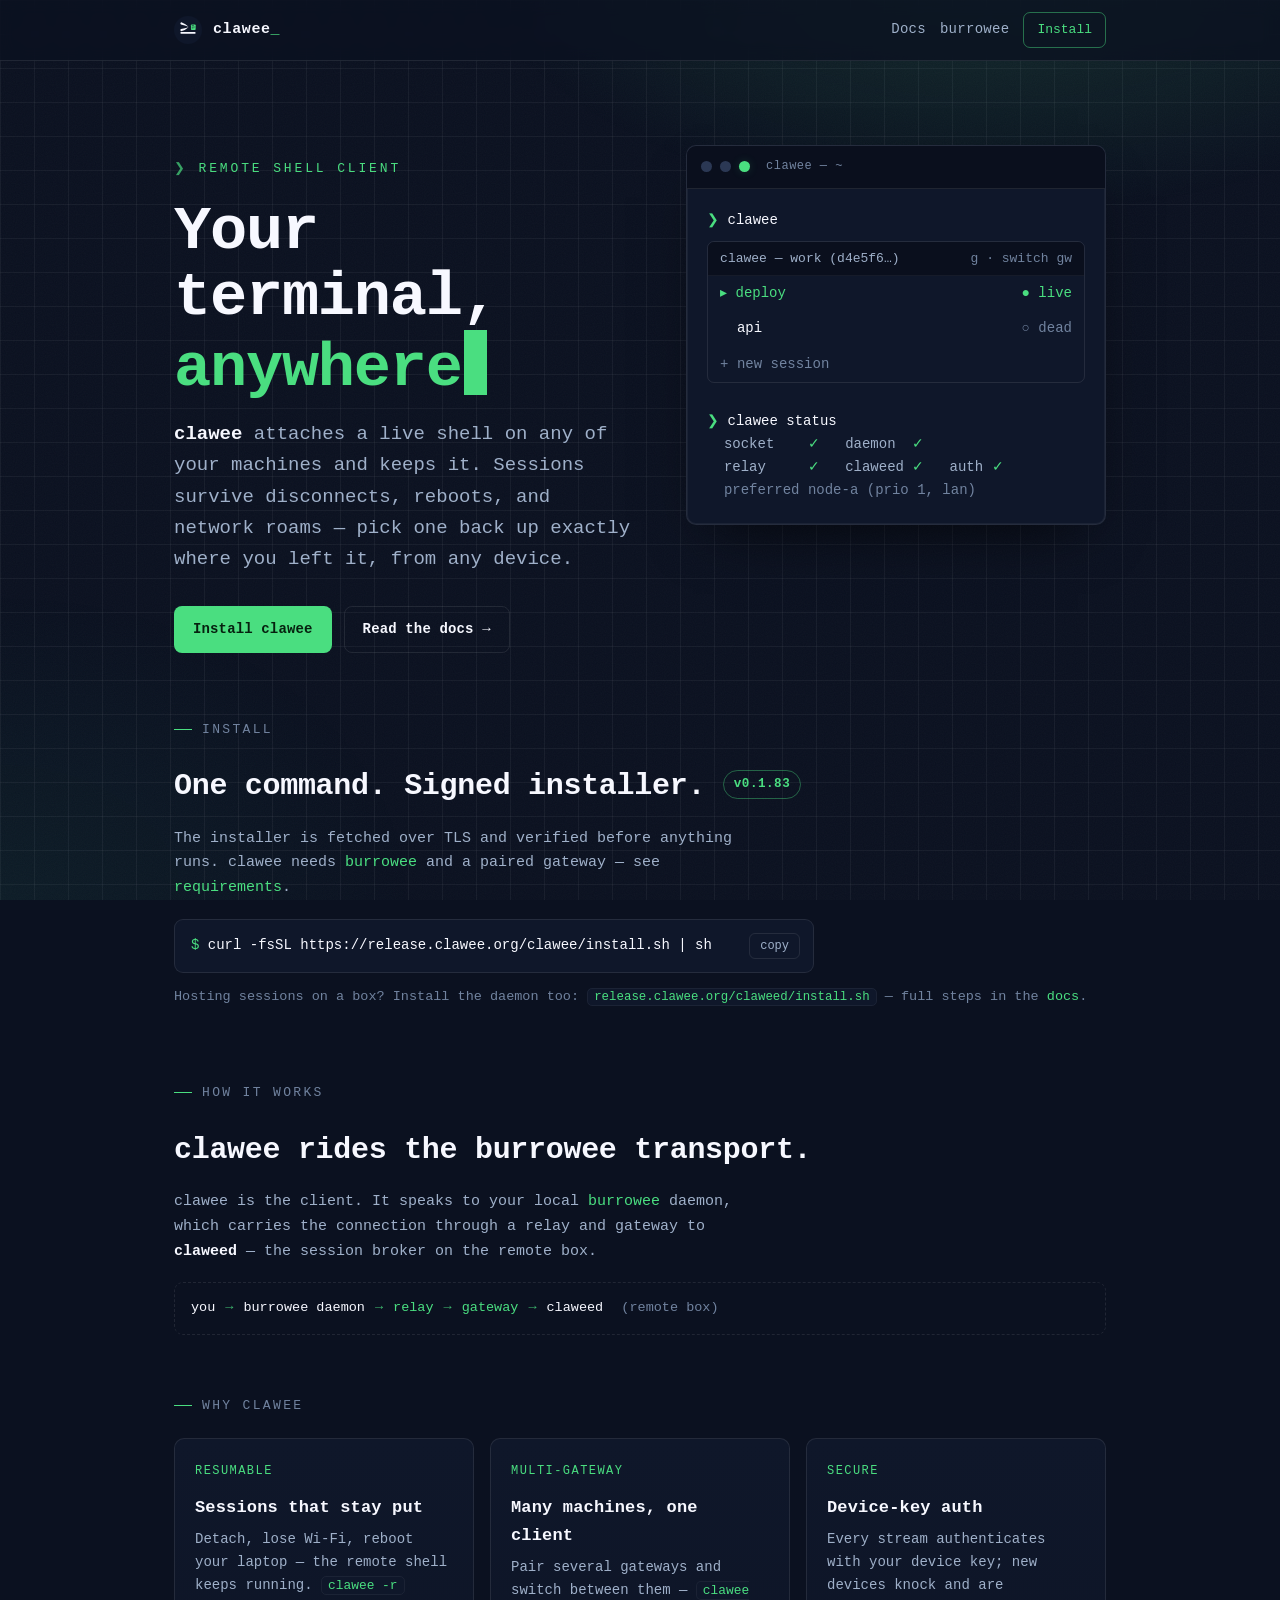
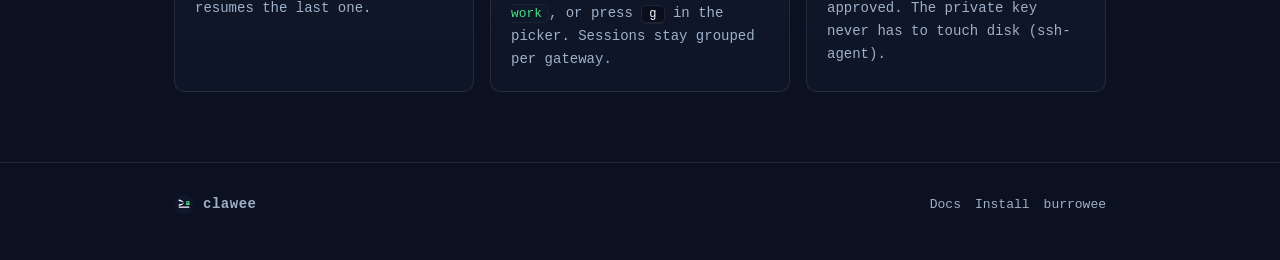
==== index.html @ 2507107f "web: docs accuracy pass vs cli HEAD 1ce30fd; JSONP version guard; AA contrast; docs h1; badge fallba" ====
<!doctype html>
<html lang="en">
<head>
  <meta charset="utf-8">
  <meta name="viewport" content="width=device-width, initial-scale=1">
  <title>clawee — your terminal, anywhere</title>
  <meta name="description" content="clawee is a fast, resumable remote-shell client. Persistent PTY sessions across machines and gateways, over the burrowee transport.">
  <link rel="icon" type="image/svg+xml" href="/assets/clawee-icon.svg">
  <link rel="icon" type="image/png" sizes="32x32" href="/assets/favicon-32.png">
  <link rel="icon" href="/favicon.ico" sizes="any">
  <link rel="apple-touch-icon" href="/assets/apple-touch-icon.png">
  <link rel="stylesheet" href="/style.css?v=5">
  <meta property="og:title" content="clawee — your terminal, anywhere">
  <meta property="og:description" content="A fast, resumable remote-shell client over the burrowee transport.">
  <meta property="og:type" content="website">
  <meta property="og:url" content="https://clawee.org/">
  <meta property="og:image" content="https://clawee.org/assets/og.png">
  <meta property="og:image:width" content="1200">
  <meta property="og:image:height" content="630">
  <meta name="twitter:card" content="summary_large_image">
  <meta name="twitter:title" content="clawee — your terminal, anywhere">
  <meta name="twitter:description" content="A fast, resumable remote-shell client over the burrowee transport.">
  <meta name="twitter:image" content="https://clawee.org/assets/og.png">
</head>
<body>
  <header>
    <div class="wrap nav">
      <a class="brand" href="/">
        <img src="/assets/clawee-icon.svg" alt="">
        <span>clawee<span class="dot">_</span></span>
      </a>
      <span class="spacer"></span>
      <a class="link" href="/docs">Docs</a>
      <a class="link" href="https://burrowee.com">burrowee</a>
      <a class="cta" href="#install">Install</a>
    </div>
  </header>

  <main>
    <!-- HERO -->
    <section class="hero">
      <div class="wrap hero-grid">
        <div>
          <p class="eyebrow reveal d1">remote shell client</p>
          <h1 class="reveal d2">Your terminal,<br><span class="g">anywhere</span><span class="cursor"></span></h1>
          <p class="lede reveal d3">
            <strong>clawee</strong> attaches a live shell on any of your machines and keeps it.
            Sessions survive disconnects, reboots, and network roams — pick one back up exactly
            where you left it, from any device.
          </p>
          <div class="hero-actions reveal d4">
            <a class="btn btn-primary" href="#install">Install clawee</a>
            <a class="btn btn-ghost" href="/docs">Read the docs →</a>
          </div>
        </div>

        <div class="term reveal d3" aria-hidden="true">
          <div class="term-bar">
            <span class="b"></span><span class="b"></span><span class="b g"></span>
            <span class="t">clawee — ~</span>
          </div>
          <div class="term-body">
<div class="ln"><span class="p">❯</span> <span class="c">clawee</span></div>
<div class="picker">
  <div class="ph"><span>clawee — work (d4e5f6…)</span><span class="gw">g · switch gw</span></div>
  <div class="pr"><span class="sel">▸ deploy</span><span class="st-live">● live</span></div>
  <div class="pr"><span class="name">&nbsp;&nbsp;api</span><span class="st-dead">○ dead</span></div>
  <div class="pr"><span class="name dim">+ new session</span></div>
</div>
<div class="ln">&nbsp;</div>
<div class="ln"><span class="p">❯</span> <span class="c">clawee status</span></div>
<div class="ln o">  socket    <span class="ok">✓</span>   daemon  <span class="ok">✓</span></div>
<div class="ln o">  relay     <span class="ok">✓</span>   claweed <span class="ok">✓</span>   auth <span class="ok">✓</span></div>
<div class="ln mut">  preferred node-a (prio 1, lan)</div>
          </div>
        </div>
      </div>
    </section>

    <!-- INSTALL -->
    <section id="install">
      <div class="wrap">
        <p class="section-h">Install</p>
        <h2>One command. Signed installer. <span class="ver">v0.1.83</span></h2>
        <p style="max-width:62ch">
          The installer is fetched over TLS and verified before anything runs.
          clawee needs <a href="https://burrowee.com" target="_blank" rel="noopener">burrowee</a> and a paired gateway —
          see <a href="/docs#requirements">requirements</a>.
        </p>
        <div class="cmd" style="margin:18px 0 10px; max-width:640px">
          <code><span class="p">$ </span>curl -fsSL https://release.clawee.org/clawee/install.sh | sh</code>
          <button class="copy" data-copy="curl -fsSL https://release.clawee.org/clawee/install.sh | sh">copy</button>
        </div>
        <p class="mut" style="color:var(--dim); font-size:13.5px">
          Hosting sessions on a box? Install the daemon too:
          <code>release.clawee.org/claweed/install.sh</code> — full steps in the
          <a href="/docs#install">docs</a>.
        </p>
      </div>
    </section>

    <!-- HOW IT WORKS -->
    <section>
      <div class="wrap">
        <p class="section-h">How it works</p>
        <h2>clawee rides the burrowee transport.</h2>
        <p style="max-width:64ch">
          clawee is the client. It speaks to your local <a href="https://burrowee.com" target="_blank" rel="noopener">burrowee</a>
          daemon, which carries the connection through a relay and gateway to
          <strong>claweed</strong> — the session broker on the remote box.
        </p>
        <div class="flow" style="margin-top:18px">
          <span class="node">you</span><span class="arr">→</span>
          <span class="node">burrowee&nbsp;daemon</span><span class="arr">→</span>
          <span class="rem">relay</span><span class="arr">→</span>
          <span class="rem">gateway</span><span class="arr">→</span>
          <span class="node">claweed</span>
          <span style="color:var(--dim)">&nbsp;(remote box)</span>
        </div>
      </div>
    </section>

    <!-- FEATURES -->
    <section>
      <div class="wrap">
        <p class="section-h">Why clawee</p>
        <div class="cards">
          <div class="card">
            <span class="k">resumable</span>
            <h3>Sessions that stay put</h3>
            <p>Detach, lose Wi-Fi, reboot your laptop — the remote shell keeps running. <code>clawee -r</code> resumes the last one.</p>
          </div>
          <div class="card">
            <span class="k">multi-gateway</span>
            <h3>Many machines, one client</h3>
            <p>Pair several gateways and switch between them — <code>clawee work</code>, or press <kbd>g</kbd> in the picker. Sessions stay grouped per gateway.</p>
          </div>
          <div class="card">
            <span class="k">secure</span>
            <h3>Device-key auth</h3>
            <p>Every stream authenticates with your device key; new devices knock and are approved. The private key never has to touch disk (ssh-agent).</p>
          </div>
        </div>
      </div>
    </section>
  </main>

  <footer>
    <div class="wrap foot">
      <a class="brand" href="/" style="gap:9px">
        <img src="/assets/clawee-icon.svg" alt="" style="width:20px;height:20px">
        <span style="font-size:14px">clawee</span>
      </a>
      <span class="spacer"></span>
      <a href="/docs">Docs</a>
      <a href="/docs#install">Install</a>
      <a href="https://burrowee.com" target="_blank" rel="noopener">burrowee</a>
    </div>
  </footer>

  <script src="/script.js?v=5"></script>
</body>
</html>
---- style.css ----
/* clawee.org — terminal client brand site
   Aesthetic: terminal/dark, fully monospace, terminal-green accent.
   Palette from the clawee icon: #0F172A slate, #F7F8FF ink, #4ADE80 green.
   Self-contained: system monospace stack, no CDNs, no webfonts. */

:root {
  --bg:        #0b1120;          /* a touch deeper than the icon's #0F172A */
  --bg-panel:  #0f172a;          /* the icon slate — panels/cards */
  --bg-bar:    #0a0f1d;          /* terminal title bar */
  --ink:       #f7f8ff;          /* near-white text */
  --muted:     #9fb0c9;          /* secondary text */
  --dim:       #71839f;          /* tertiary / comments (4.89:1 on --bg — WCAG AA) */
  --accent:    #4ade80;          /* terminal green */
  --accent-2:  #34d399;          /* deeper green */
  --warn:      #fbbf24;
  --line:      rgba(247, 248, 255, 0.09);
  --line-soft: rgba(247, 248, 255, 0.05);
  --glow:      rgba(74, 222, 128, 0.16);
  --mono: ui-monospace, "SF Mono", "JetBrains Mono", "Cascadia Code",
          "Roboto Mono", Menlo, Monaco, "Liberation Mono", monospace;
  --maxw: 980px;
  --r: 10px;
}

* { box-sizing: border-box; }

html { scroll-behavior: smooth; }

body {
  margin: 0;
  font-family: var(--mono);
  background: var(--bg);
  color: var(--ink);
  line-height: 1.65;
  font-size: 15px;
  -webkit-font-smoothing: antialiased;
  text-rendering: optimizeLegibility;
  overflow-x: hidden;
}

/* atmosphere: green glow + faint grid + grain overlay */
body::before {
  content: "";
  position: fixed;
  inset: 0;
  z-index: -2;
  background:
    radial-gradient(900px 480px at 78% -8%, var(--glow), transparent 60%),
    radial-gradient(700px 520px at 0% 100%, rgba(52, 211, 153, 0.06), transparent 60%),
    linear-gradient(var(--line-soft) 1px, transparent 1px) 0 0 / 100% 34px,
    linear-gradient(90deg, var(--line-soft) 1px, transparent 1px) 0 0 / 34px 100%;
}
/* grain */
body::after {
  content: "";
  position: fixed;
  inset: 0;
  z-index: -1;
  pointer-events: none;
  opacity: 0.035;
  background-image: url("data:image/svg+xml,%3Csvg xmlns='http://www.w3.org/2000/svg' width='120' height='120'%3E%3Cfilter id='n'%3E%3CfeTurbulence type='fractalNoise' baseFrequency='0.9' numOctaves='2'/%3E%3C/filter%3E%3Crect width='100%25' height='100%25' filter='url(%23n)'/%3E%3C/svg%3E");
}

a { color: var(--accent); text-decoration: none; }
a:hover { text-decoration: underline; text-underline-offset: 3px; }

.wrap { max-width: var(--maxw); margin: 0 auto; padding: 0 24px; }

/* ---------- header / nav ---------- */
header {
  position: sticky;
  top: 0;
  z-index: 10;
  backdrop-filter: blur(8px);
  background: color-mix(in srgb, var(--bg) 78%, transparent);
  border-bottom: 1px solid var(--line);
}
.nav {
  display: flex;
  align-items: center;
  gap: 14px;
  height: 60px;
}
.brand {
  display: flex;
  align-items: center;
  gap: 11px;
  font-weight: 700;
  color: var(--ink);
  letter-spacing: 0.04em;
}
.brand img { width: 28px; height: 28px; display: block; }
.brand .dot { color: var(--accent); }
.brand:hover { text-decoration: none; }
.nav .spacer { flex: 1; }
.nav a.link { color: var(--muted); font-size: 14px; letter-spacing: 0.02em; }
.nav a.link:hover { color: var(--ink); text-decoration: none; }
.nav a.cta {
  color: var(--accent);
  border: 1px solid color-mix(in srgb, var(--accent) 45%, transparent);
  padding: 6px 13px;
  border-radius: 7px;
  font-size: 13px;
}
.nav a.cta:hover { background: var(--glow); text-decoration: none; }

/* ---------- hero ---------- */
.hero { padding: 84px 0 36px; }
.eyebrow {
  color: var(--accent);
  font-size: 13px;
  letter-spacing: 0.22em;
  text-transform: uppercase;
  margin-bottom: 20px;
}
.eyebrow::before { content: "❯ "; opacity: 0.7; }
h1 {
  font-size: clamp(34px, 6vw, 62px);
  line-height: 1.05;
  margin: 0 0 18px;
  letter-spacing: -0.02em;
  font-weight: 700;
}
h1 .g { color: var(--accent); }
.lede {
  font-size: clamp(15px, 2.2vw, 19px);
  color: var(--muted);
  max-width: 60ch;
  margin: 0 0 30px;
}
.cursor {
  display: inline-block;
  width: 0.62ch;
  height: 1.05em;
  background: var(--accent);
  vertical-align: -0.16em;
  margin-left: 2px;
  animation: blink 1.1s steps(1) infinite;
}
@keyframes blink { 50% { opacity: 0; } }

.hero-actions { display: flex; flex-wrap: wrap; gap: 12px; align-items: center; }

/* ---------- terminal window ---------- */
.term {
  border: 1px solid var(--line);
  border-radius: var(--r);
  background: var(--bg-panel);
  box-shadow: 0 24px 60px -28px rgba(0, 0, 0, 0.8),
              0 0 0 1px var(--line-soft) inset;
  overflow: hidden;
}
.term-bar {
  display: flex;
  align-items: center;
  gap: 8px;
  padding: 11px 14px;
  background: var(--bg-bar);
  border-bottom: 1px solid var(--line);
}
.term-bar .b { width: 11px; height: 11px; border-radius: 50%; background: #2b3854; }
.term-bar .b.g { background: var(--accent); box-shadow: 0 0 10px var(--glow); }
.term-bar .t {
  margin-left: 8px; color: var(--dim); font-size: 12px; letter-spacing: 0.04em;
}
.term-body { padding: 20px 20px 22px; font-size: 14px; }
.term-body .ln { white-space: pre-wrap; word-break: break-word; }
.term-body .p { color: var(--accent); }       /* prompt */
.term-body .c { color: var(--ink); }           /* command */
.term-body .o { color: var(--muted); }         /* output */
.term-body .ok { color: var(--accent); }
.term-body .mut { color: var(--dim); }

/* hero mini session-picker — real CSS box (no fragile ASCII alignment) */
.term-body .picker {
  border: 1px solid var(--line);
  border-radius: 7px;
  margin: 9px 0 4px;
  overflow: hidden;
}
.term-body .picker .ph,
.term-body .picker .pr {
  display: flex;
  justify-content: space-between;
  align-items: center;
  gap: 12px;
  padding: 6px 12px;
}
.term-body .picker .ph {
  color: var(--muted);
  background: var(--bg-bar);
  border-bottom: 1px solid var(--line-soft);
  font-size: 13px;
}
.term-body .picker .ph .gw { color: var(--dim); }
.term-body .picker .pr .sel { color: var(--accent); }
.term-body .picker .pr .name { color: var(--ink); }
.term-body .picker .pr .name.dim { color: var(--dim); }
.term-body .picker .pr .st-live { color: var(--accent); }
.term-body .picker .pr .st-dead { color: var(--dim); }

.hero-grid {
  display: grid;
  grid-template-columns: 1fr;
  gap: 40px;
  align-items: start;
}
@media (min-width: 860px) {
  .hero-grid { grid-template-columns: 1.05fr 0.95fr; gap: 48px; }
}

/* ---------- buttons / command snippet ---------- */
.btn {
  display: inline-flex; align-items: center; gap: 9px;
  padding: 11px 18px; border-radius: 8px;
  font-family: var(--mono); font-size: 14px; font-weight: 600;
  cursor: pointer; border: 1px solid transparent; letter-spacing: 0.01em;
}
.btn-primary { background: var(--accent); color: #06210f; }
.btn-primary:hover { background: #62e993; text-decoration: none; }
.btn-ghost { background: transparent; color: var(--ink); border-color: var(--line); }
.btn-ghost:hover { border-color: color-mix(in srgb, var(--accent) 50%, transparent); color: var(--accent); text-decoration: none; }

/* version badge (bumped per release — see CLAUDE.md) */
.ver {
  display: inline-block;
  font-size: 0.42em;
  font-weight: 600;
  vertical-align: middle;
  color: var(--accent);
  border: 1px solid color-mix(in srgb, var(--accent) 40%, transparent);
  border-radius: 999px;
  padding: 3px 10px;
  letter-spacing: 0.04em;
  transform: translateY(-2px);
}

/* copyable command */
.cmd {
  display: flex; align-items: center; gap: 12px;
  background: var(--bg-panel);
  border: 1px solid var(--line);
  border-radius: 9px;
  padding: 13px 13px 13px 16px;
  font-size: 14px;
  max-width: 100%;
}
.cmd code { color: var(--ink); white-space: nowrap; overflow-x: auto; flex: 1; }
.cmd code .p { color: var(--accent); user-select: none; }
.cmd .copy {
  flex: none;
  background: transparent; color: var(--muted);
  border: 1px solid var(--line); border-radius: 6px;
  padding: 5px 10px; font-family: var(--mono); font-size: 12px; cursor: pointer;
  transition: color .15s, border-color .15s;
}
.cmd .copy:hover { color: var(--accent); border-color: color-mix(in srgb, var(--accent) 50%, transparent); }
.cmd .copy.copied { color: var(--accent); border-color: var(--accent); }

/* ---------- sections ---------- */
section { padding: 30px 0; }
.section-h {
  font-size: 13px; letter-spacing: 0.18em; text-transform: uppercase;
  color: var(--dim); margin: 0 0 22px; display: flex; align-items: center; gap: 10px;
}
.section-h::before { content: ""; width: 18px; height: 1px; background: var(--accent); }

h2 { font-size: clamp(22px, 3.4vw, 30px); letter-spacing: -0.01em; margin: 0 0 12px; }
h3 { font-size: 17px; margin: 0 0 8px; color: var(--ink); letter-spacing: 0.01em; }
p { color: var(--muted); }
p strong, li strong { color: var(--ink); font-weight: 600; }

/* feature row */
.flow {
  display: flex; flex-wrap: wrap; align-items: center; gap: 10px;
  font-size: 13.5px; color: var(--muted);
  border: 1px dashed var(--line); border-radius: 9px; padding: 14px 16px;
}
.flow .node { color: var(--ink); }
.flow .arr { color: var(--accent); opacity: 0.8; }
.flow .rem { color: var(--accent); }

.cards { display: grid; grid-template-columns: 1fr; gap: 16px; }
@media (min-width: 720px) { .cards { grid-template-columns: repeat(3, 1fr); } }
.card {
  border: 1px solid var(--line); border-radius: var(--r);
  background: linear-gradient(180deg, var(--bg-panel), color-mix(in srgb, var(--bg-panel) 70%, var(--bg)));
  padding: 20px;
}
.card .k { color: var(--accent); font-size: 12px; letter-spacing: 0.12em; text-transform: uppercase; }
.card h3 { margin: 10px 0 6px; }
.card p { margin: 0; font-size: 14px; }

/* ---------- help page ---------- */
.help-layout { display: grid; grid-template-columns: 1fr; gap: 40px; padding: 48px 0; }
@media (min-width: 900px) { .help-layout { grid-template-columns: 200px 1fr; gap: 56px; } }
.toc { position: sticky; top: 84px; align-self: start; }
.toc ul { list-style: none; margin: 0; padding: 0; }
.toc li { margin: 0 0 9px; }
.toc a { color: var(--muted); font-size: 13.5px; }
.toc a:hover { color: var(--accent); text-decoration: none; }
.toc .t { color: var(--dim); font-size: 11px; letter-spacing: 0.16em; text-transform: uppercase; margin: 0 0 14px; }

.doc h1, .doc h2 { margin-top: 8px; scroll-margin-top: 80px; }
/* the docs page title is an h1 for document outline; render it exactly like a section h2 */
.doc h1 { font-size: clamp(22px, 3.4vw, 30px); line-height: inherit; letter-spacing: -0.01em; margin-bottom: 12px; font-weight: 700; }
.doc section { padding: 0 0 40px; border-bottom: 1px solid var(--line-soft); margin-bottom: 8px; }
.doc section:last-child { border-bottom: 0; }
.doc p { margin: 0 0 14px; }
.callout {
  border-left: 2px solid var(--accent);
  background: color-mix(in srgb, var(--accent) 7%, transparent);
  padding: 12px 16px; border-radius: 0 8px 8px 0; margin: 0 0 18px;
  color: var(--muted); font-size: 14px;
}
.callout strong { color: var(--accent); }

/* command table */
.cmds { display: grid; gap: 1px; background: var(--line); border: 1px solid var(--line); border-radius: var(--r); overflow: hidden; }
.cmds .row { display: grid; grid-template-columns: 1fr; gap: 2px; background: var(--bg-panel); padding: 13px 16px; }
@media (min-width: 680px) { .cmds .row { grid-template-columns: 240px 1fr; gap: 16px; align-items: baseline; } }
.cmds .row code { color: var(--accent); font-size: 13.5px; white-space: normal; overflow-wrap: anywhere; word-break: break-word; }
.cmds .row .d { color: var(--muted); font-size: 13.5px; }
.cmds .row .d b { color: var(--ink); font-weight: 600; }
.grp { color: var(--dim); font-size: 11px; letter-spacing: 0.16em; text-transform: uppercase; margin: 26px 0 12px; }

kbd {
  font-family: var(--mono); font-size: 12px;
  background: var(--bg-bar); border: 1px solid var(--line);
  border-bottom-width: 2px; border-radius: 5px; padding: 1px 7px; color: var(--ink);
}

/* code block */
pre {
  background: var(--bg-panel); border: 1px solid var(--line); border-radius: 9px;
  padding: 15px 16px; overflow-x: auto; margin: 0 0 18px; font-size: 13.5px; line-height: 1.6;
}
pre .p { color: var(--accent); }
pre .mut { color: var(--dim); }
code { font-family: var(--mono); }
p code, li code { background: var(--bg-panel); border: 1px solid var(--line-soft); border-radius: 5px; padding: 1px 6px; color: var(--accent); font-size: 0.92em; }

ul.tight { margin: 0 0 16px; padding-left: 20px; }
ul.tight li { color: var(--muted); margin: 0 0 7px; }
ul.tight li::marker { color: var(--accent); }

/* numbered setup steps */
ol.steps { list-style: none; counter-reset: step; margin: 4px 0 18px; padding: 0; }
ol.steps > li { counter-increment: step; position: relative; padding: 0 0 20px 42px; }
ol.steps > li:last-child { padding-bottom: 0; }
ol.steps > li::before {
  content: counter(step); position: absolute; left: 0; top: 1px;
  width: 26px; height: 26px; line-height: 25px; text-align: center;
  border: 1px solid var(--accent); border-radius: 6px;
  color: var(--accent); font-size: 13px; font-weight: 600;
  background: color-mix(in srgb, var(--accent) 9%, transparent);
}
ol.steps > li .st { display: block; color: var(--ink); font-weight: 600; margin: 3px 0 8px; }
ol.steps > li p { margin: 0 0 10px; color: var(--muted); }
ol.steps > li > *:last-child { margin-bottom: 0; }

/* ---------- footer ---------- */
footer { border-top: 1px solid var(--line); margin-top: 40px; padding: 30px 0 44px; }
.foot { display: flex; flex-wrap: wrap; gap: 14px; align-items: center; color: var(--dim); font-size: 13px; }
.foot .spacer { flex: 1; }
.foot a { color: var(--muted); }
.foot a:hover { color: var(--accent); text-decoration: none; }

/* page-load reveal */
@media (prefers-reduced-motion: no-preference) {
  .reveal { opacity: 0; transform: translateY(10px); animation: rise .6s cubic-bezier(.2,.7,.2,1) forwards; }
  .reveal.d1 { animation-delay: .05s; }
  .reveal.d2 { animation-delay: .13s; }
  .reveal.d3 { animation-delay: .21s; }
  .reveal.d4 { animation-delay: .29s; }
  @keyframes rise { to { opacity: 1; transform: none; } }
}
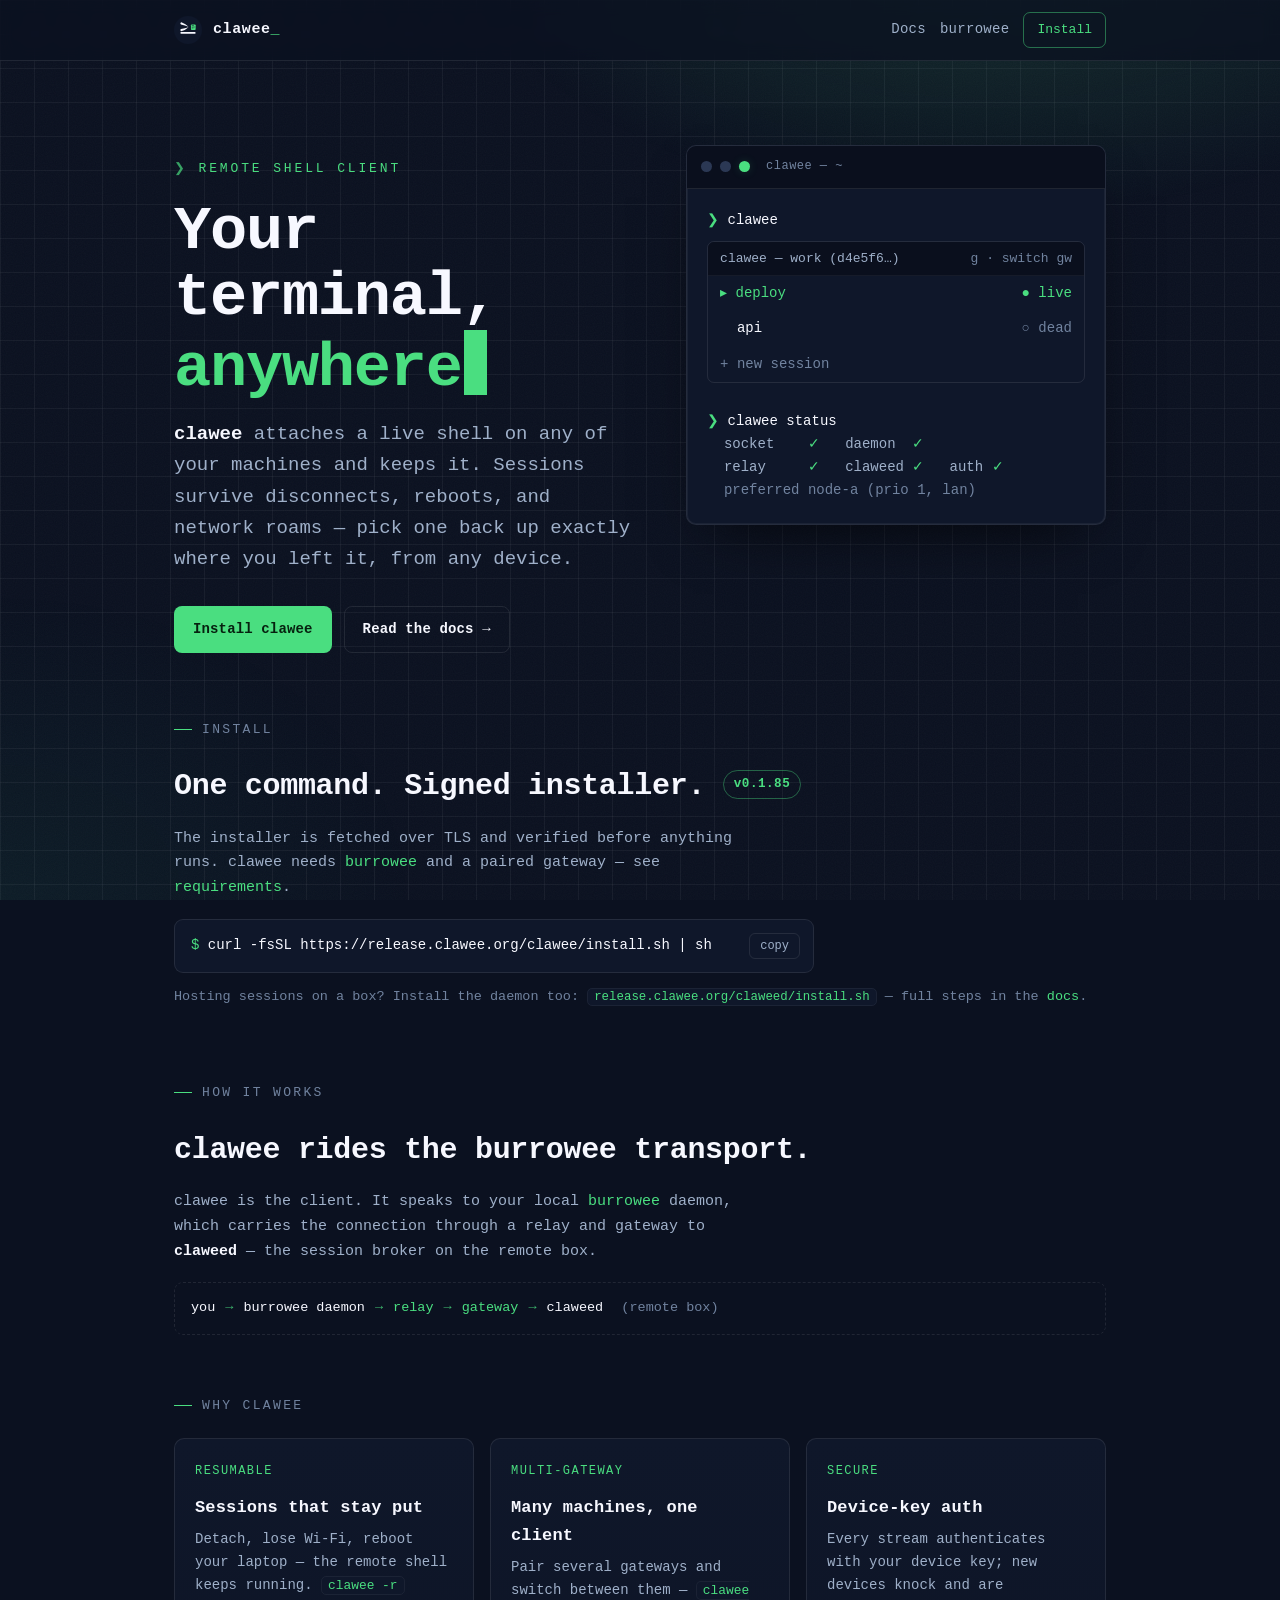
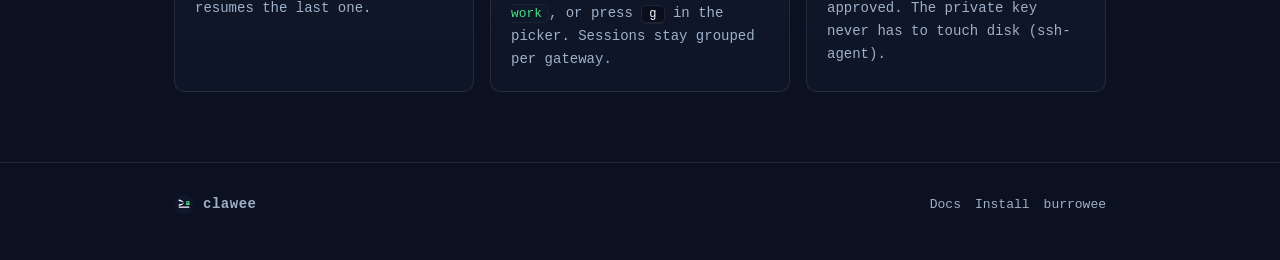
==== commit 7c0f29d4: "Fix version-badge regex, add .ico long-cache, bump fallback version Applies the three LOW-severity w" ====
--- a/index.html
+++ b/index.html
@@ -81,7 +81,7 @@
     <section id="install">
       <div class="wrap">
         <p class="section-h">Install</p>
-        <h2>One command. Signed installer. <span class="ver">v0.1.83</span></h2>
+        <h2>One command. Signed installer. <span class="ver">v0.1.85</span></h2>
         <p style="max-width:62ch">
           The installer is fetched over TLS and verified before anything runs.
           clawee needs <a href="https://burrowee.com" target="_blank" rel="noopener">burrowee</a> and a paired gateway —
@@ -158,6 +158,6 @@
     </div>
   </footer>
 
-  <script src="/script.js?v=5"></script>
+  <script src="/script.js?v=6"></script>
 </body>
 </html>
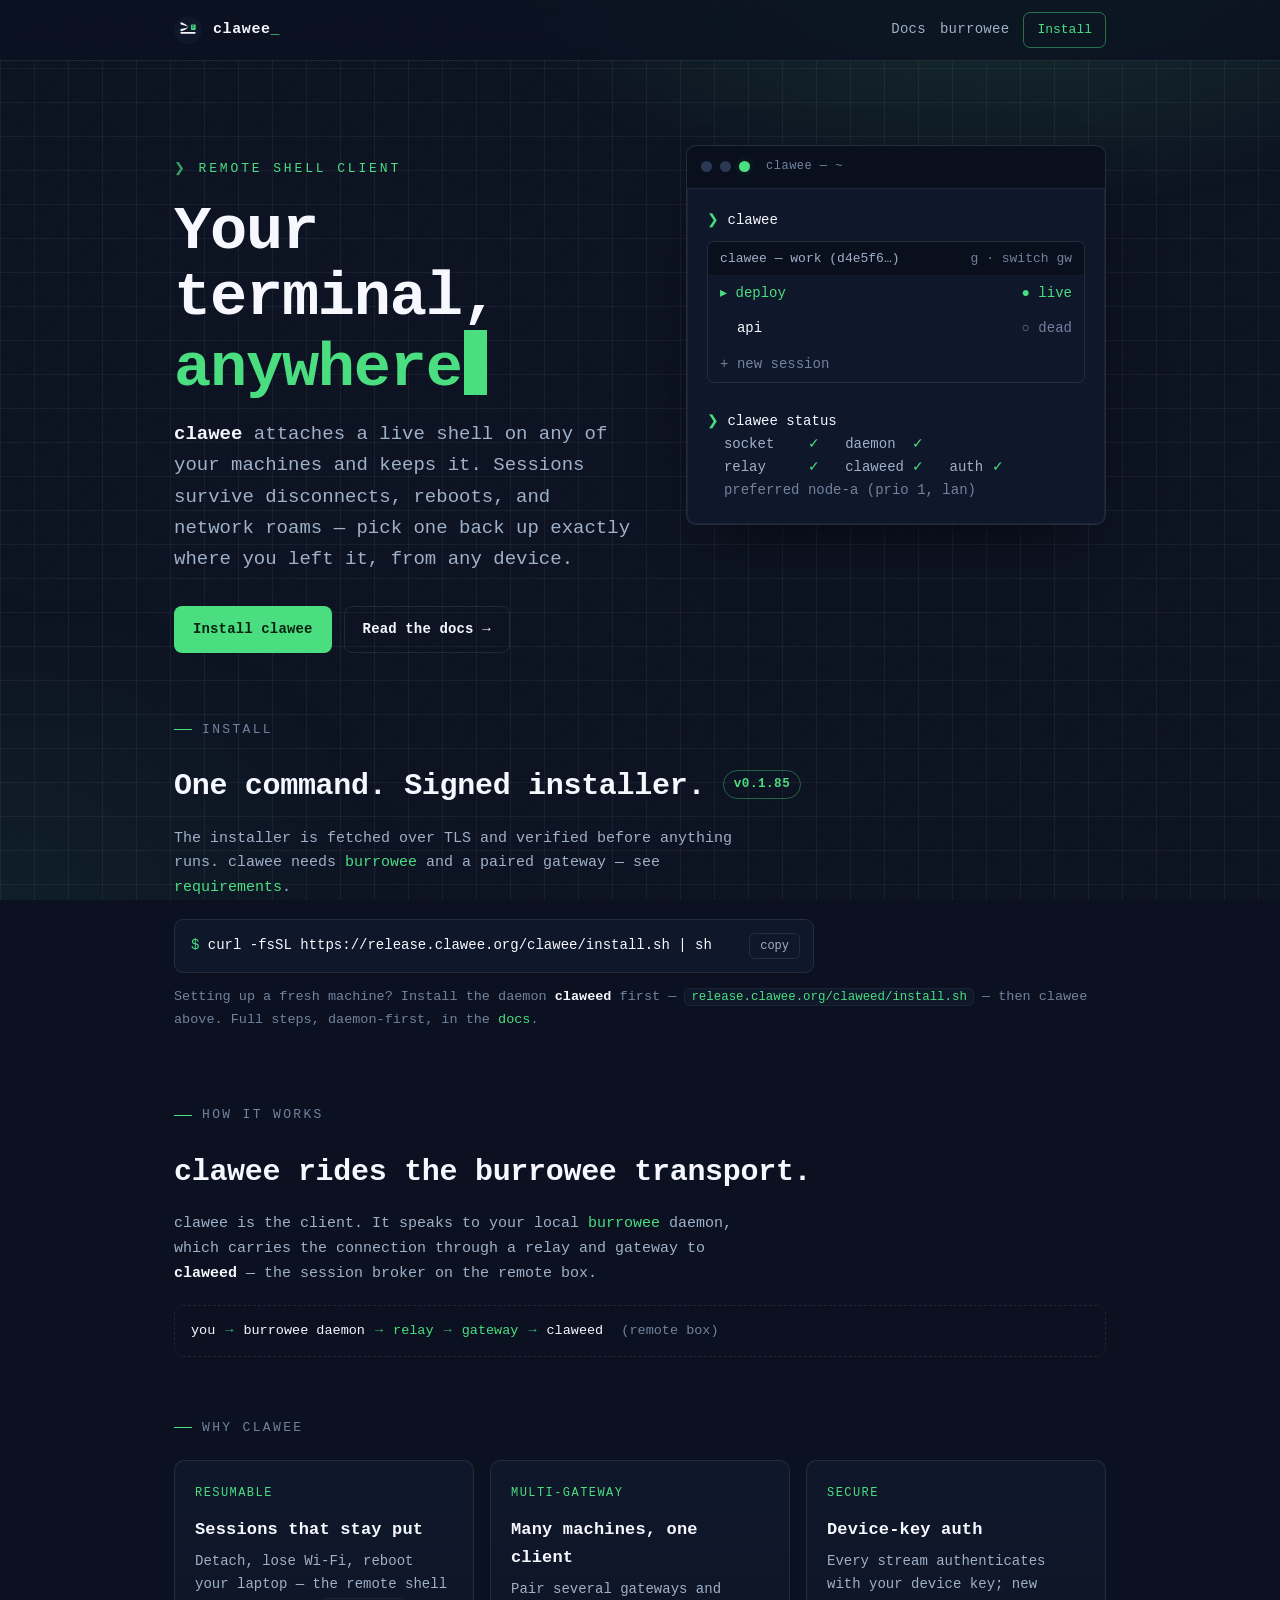
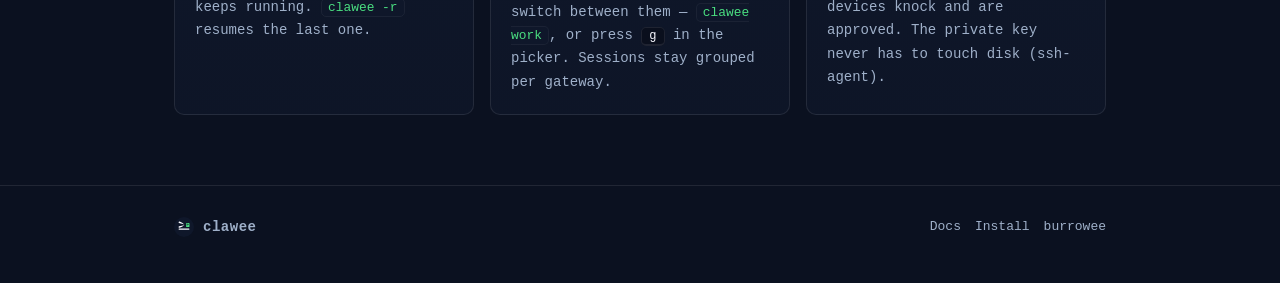
==== commit 8ae7f7aa: "web: docs install order daemon-first + homepage fresh-machine claweed-first tip" ====
--- a/index.html
+++ b/index.html
@@ -92,9 +92,9 @@
           <button class="copy" data-copy="curl -fsSL https://release.clawee.org/clawee/install.sh | sh">copy</button>
         </div>
         <p class="mut" style="color:var(--dim); font-size:13.5px">
-          Hosting sessions on a box? Install the daemon too:
-          <code>release.clawee.org/claweed/install.sh</code> — full steps in the
-          <a href="/docs#install">docs</a>.
+          Setting up a fresh machine? Install the daemon <strong>claweed</strong> first —
+          <code>release.clawee.org/claweed/install.sh</code> — then clawee above.
+          Full steps, daemon-first, in the <a href="/docs#install">docs</a>.
         </p>
       </div>
     </section>
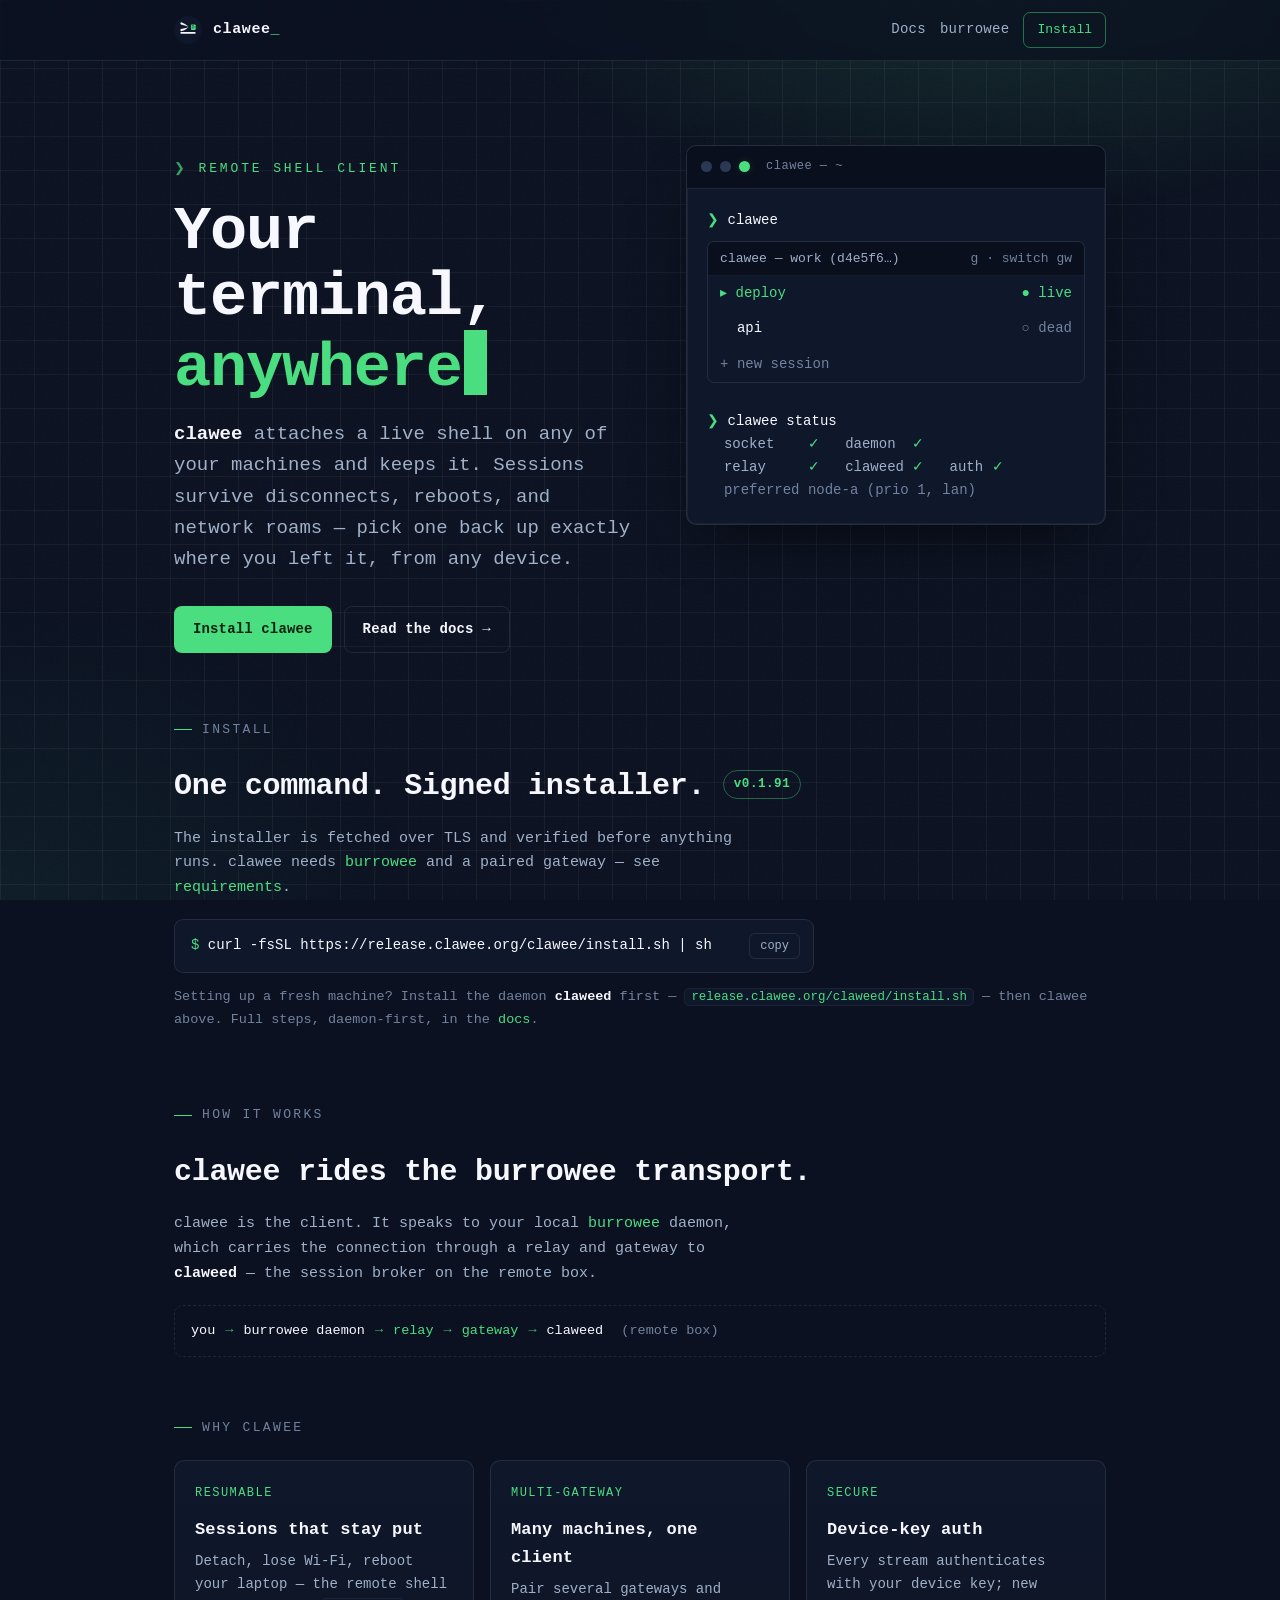
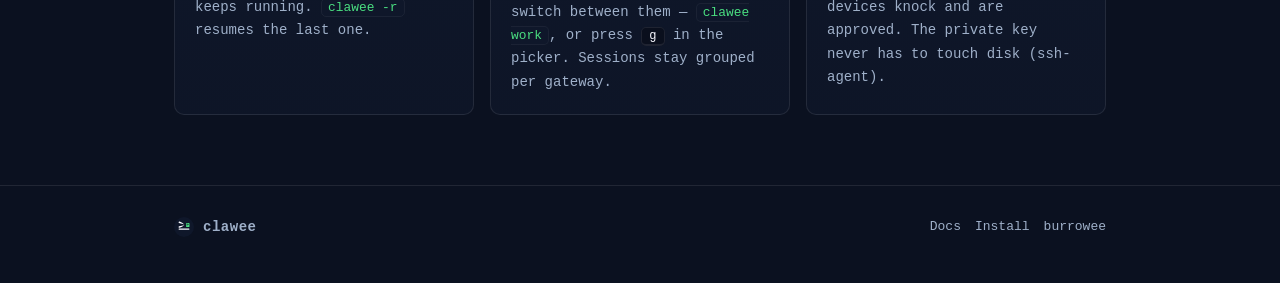
==== commit 7a200dad: "index: bump version-badge fallback to v0.1.91" ====
--- a/index.html
+++ b/index.html
@@ -81,7 +81,7 @@
     <section id="install">
       <div class="wrap">
         <p class="section-h">Install</p>
-        <h2>One command. Signed installer. <span class="ver">v0.1.85</span></h2>
+        <h2>One command. Signed installer. <span class="ver">v0.1.91</span></h2>
         <p style="max-width:62ch">
           The installer is fetched over TLS and verified before anything runs.
           clawee needs <a href="https://burrowee.com" target="_blank" rel="noopener">burrowee</a> and a paired gateway —
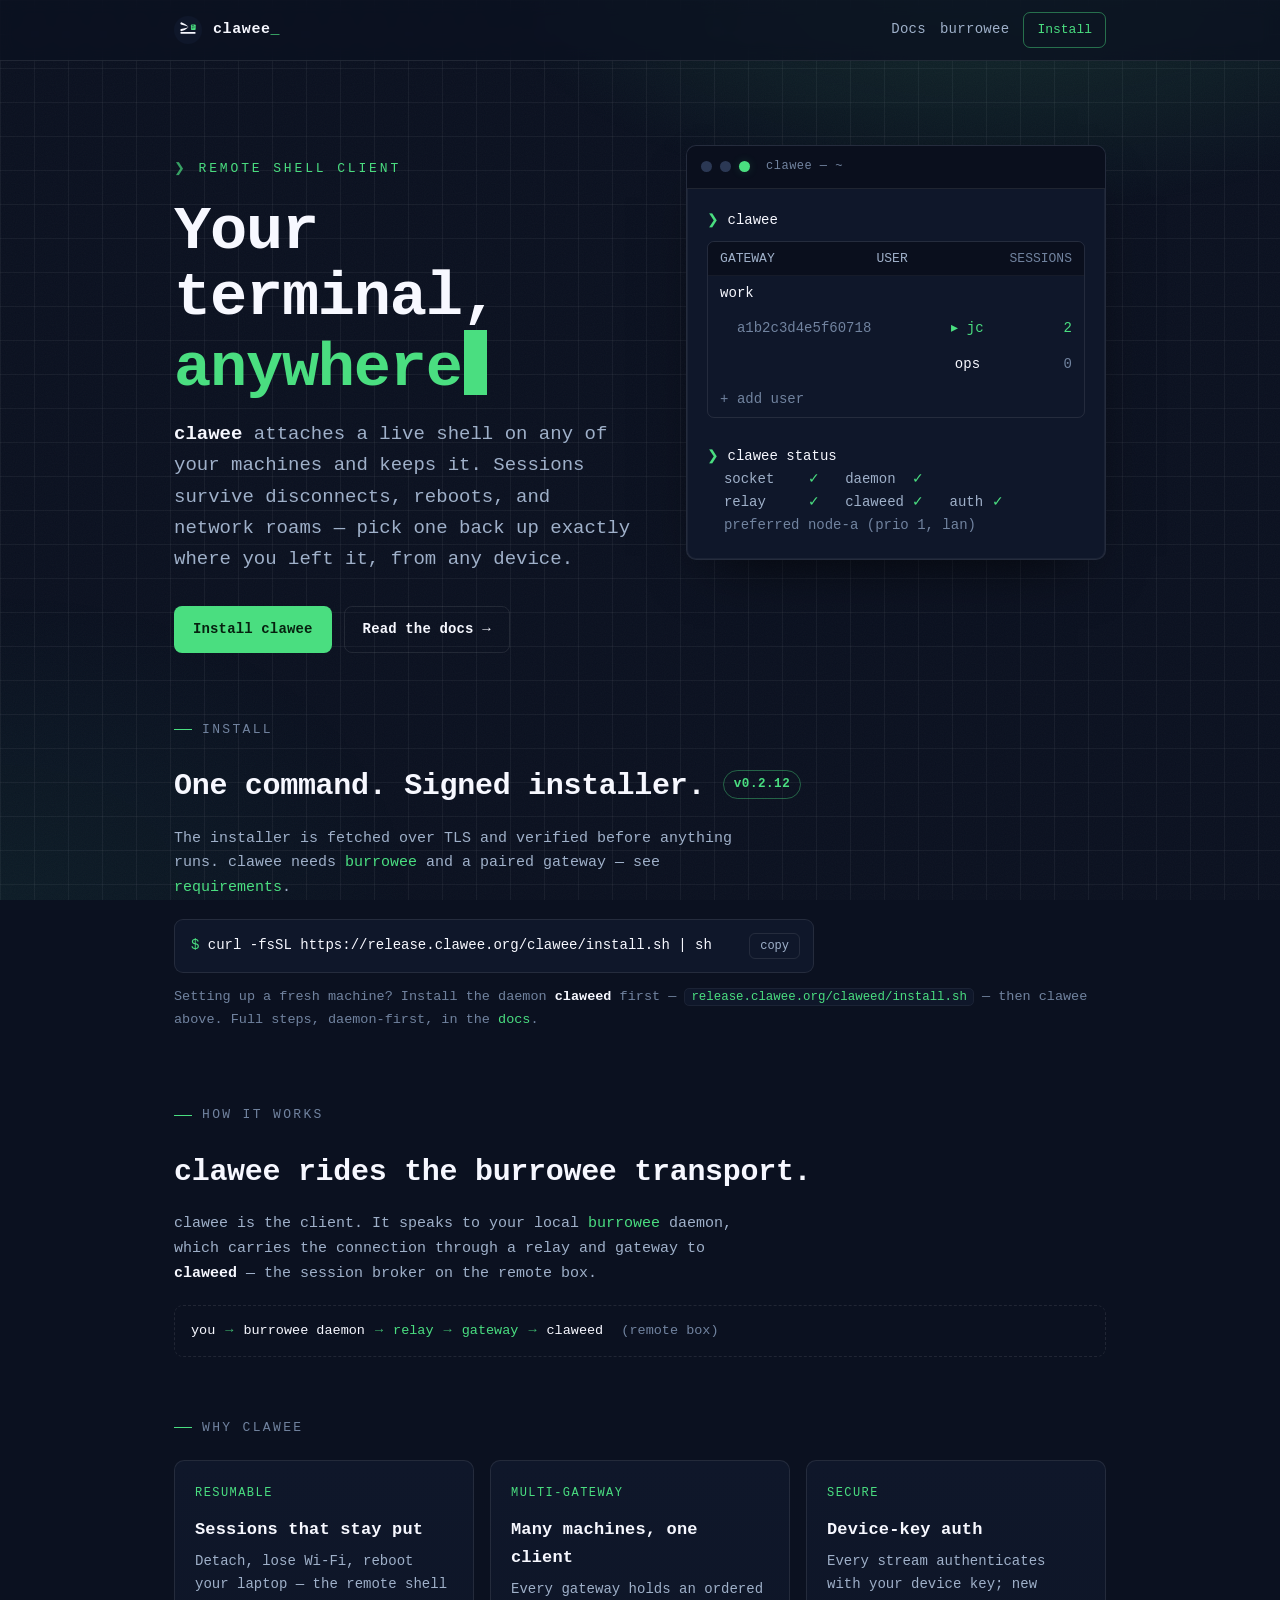
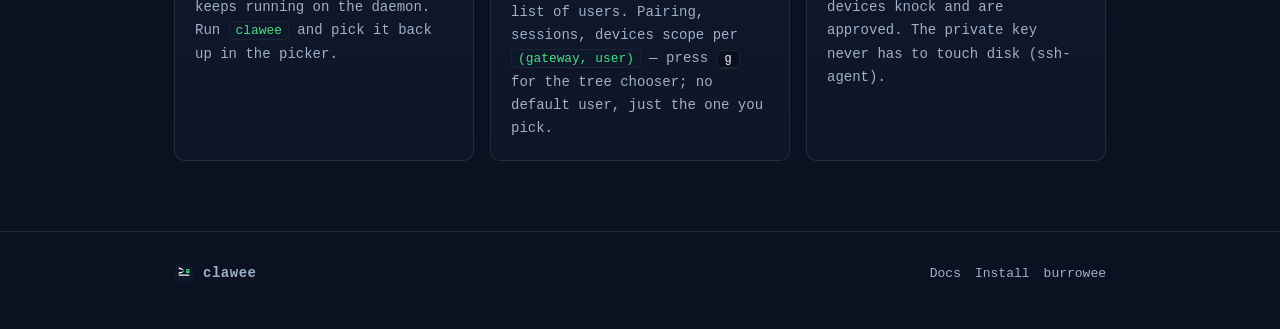
==== commit d64881ae: "index: v0.2.12 fallback badge; multi-user card + tree-chooser hero" ====
--- a/index.html
+++ b/index.html
@@ -62,10 +62,11 @@
           <div class="term-body">
 <div class="ln"><span class="p">❯</span> <span class="c">clawee</span></div>
 <div class="picker">
-  <div class="ph"><span>clawee — work (d4e5f6…)</span><span class="gw">g · switch gw</span></div>
-  <div class="pr"><span class="sel">▸ deploy</span><span class="st-live">● live</span></div>
-  <div class="pr"><span class="name">&nbsp;&nbsp;api</span><span class="st-dead">○ dead</span></div>
-  <div class="pr"><span class="name dim">+ new session</span></div>
+  <div class="ph"><span>GATEWAY</span><span>USER</span><span class="gw">SESSIONS</span></div>
+  <div class="pr"><span class="name">work</span></div>
+  <div class="pr"><span class="name dim">&nbsp;&nbsp;a1b2c3d4e5f60718</span><span class="sel">▸ jc</span><span class="st-live">2</span></div>
+  <div class="pr"><span class="name dim">&nbsp;&nbsp;&nbsp;&nbsp;&nbsp;&nbsp;&nbsp;&nbsp;&nbsp;&nbsp;&nbsp;&nbsp;&nbsp;&nbsp;&nbsp;&nbsp;&nbsp;&nbsp;</span><span class="name">ops</span><span class="st-dead">0</span></div>
+  <div class="pr"><span class="name dim">+ add user</span></div>
 </div>
 <div class="ln">&nbsp;</div>
 <div class="ln"><span class="p">❯</span> <span class="c">clawee status</span></div>
@@ -81,7 +82,7 @@
     <section id="install">
       <div class="wrap">
         <p class="section-h">Install</p>
-        <h2>One command. Signed installer. <span class="ver">v0.1.91</span></h2>
+        <h2>One command. Signed installer. <span class="ver">v0.2.12</span></h2>
         <p style="max-width:62ch">
           The installer is fetched over TLS and verified before anything runs.
           clawee needs <a href="https://burrowee.com" target="_blank" rel="noopener">burrowee</a> and a paired gateway —
@@ -128,12 +129,12 @@
           <div class="card">
             <span class="k">resumable</span>
             <h3>Sessions that stay put</h3>
-            <p>Detach, lose Wi-Fi, reboot your laptop — the remote shell keeps running. <code>clawee -r</code> resumes the last one.</p>
+            <p>Detach, lose Wi-Fi, reboot your laptop — the remote shell keeps running on the daemon. Run <code>clawee</code> and pick it back up in the picker.</p>
           </div>
           <div class="card">
             <span class="k">multi-gateway</span>
             <h3>Many machines, one client</h3>
-            <p>Pair several gateways and switch between them — <code>clawee work</code>, or press <kbd>g</kbd> in the picker. Sessions stay grouped per gateway.</p>
+            <p>Every gateway holds an ordered list of users. Pairing, sessions, devices scope per <code>(gateway, user)</code> — press <kbd>g</kbd> for the tree chooser; no default user, just the one you pick.</p>
           </div>
           <div class="card">
             <span class="k">secure</span>
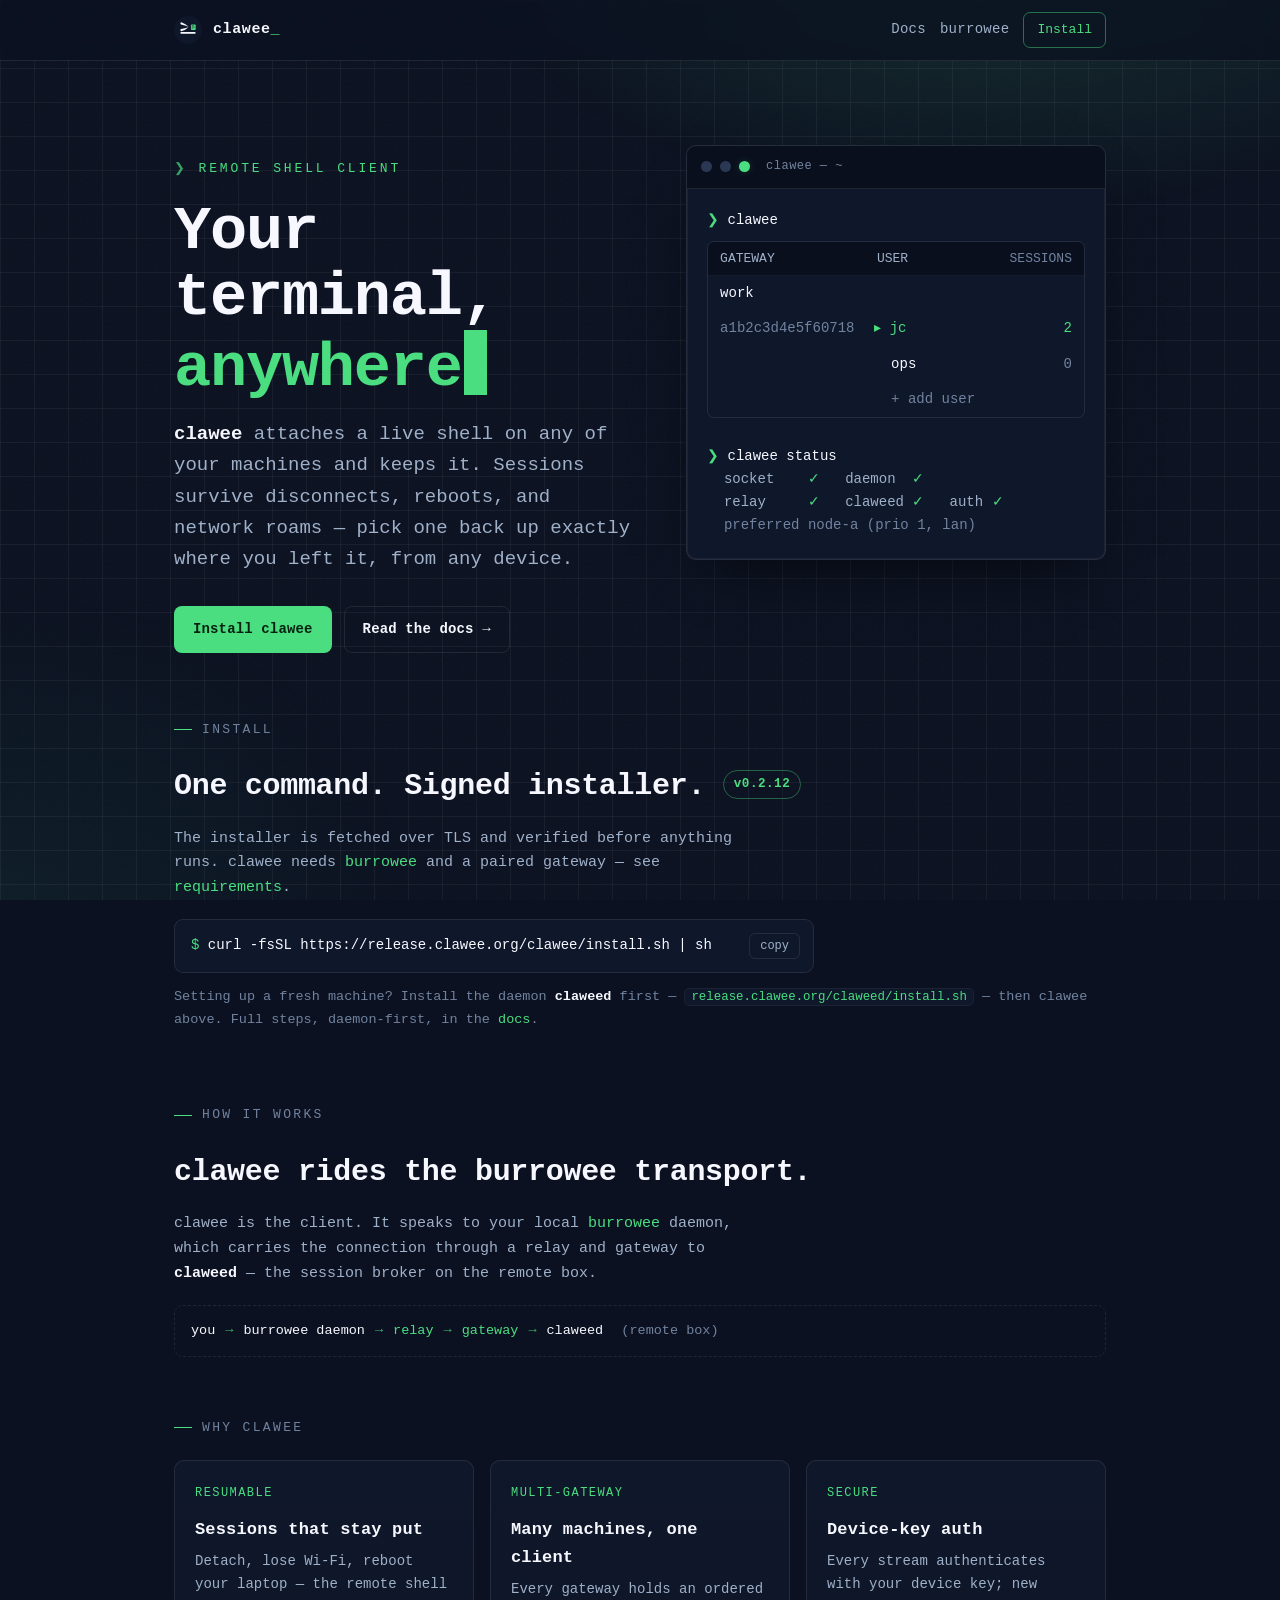
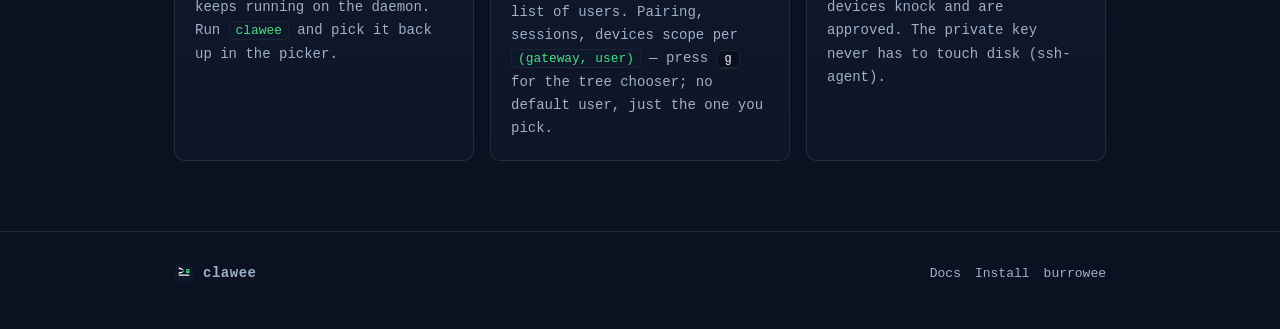
==== commit 9b80f0fc: "hero: true column grid for the picker mock — fp flush with the gateway name, users and + add user al" ====
--- a/index.html
+++ b/index.html
@@ -9,7 +9,7 @@
   <link rel="icon" type="image/png" sizes="32x32" href="/assets/favicon-32.png">
   <link rel="icon" href="/favicon.ico" sizes="any">
   <link rel="apple-touch-icon" href="/assets/apple-touch-icon.png">
-  <link rel="stylesheet" href="/style.css?v=5">
+  <link rel="stylesheet" href="/style.css?v=6">
   <meta property="og:title" content="clawee — your terminal, anywhere">
   <meta property="og:description" content="A fast, resumable remote-shell client over the burrowee transport.">
   <meta property="og:type" content="website">
@@ -63,10 +63,10 @@
 <div class="ln"><span class="p">❯</span> <span class="c">clawee</span></div>
 <div class="picker">
   <div class="ph"><span>GATEWAY</span><span>USER</span><span class="gw">SESSIONS</span></div>
-  <div class="pr"><span class="name">work</span></div>
-  <div class="pr"><span class="name dim">&nbsp;&nbsp;a1b2c3d4e5f60718</span><span class="sel">▸ jc</span><span class="st-live">2</span></div>
-  <div class="pr"><span class="name dim">&nbsp;&nbsp;&nbsp;&nbsp;&nbsp;&nbsp;&nbsp;&nbsp;&nbsp;&nbsp;&nbsp;&nbsp;&nbsp;&nbsp;&nbsp;&nbsp;&nbsp;&nbsp;</span><span class="name">ops</span><span class="st-dead">0</span></div>
-  <div class="pr"><span class="name dim">+ add user</span></div>
+  <div class="pr"><span class="name">work</span><span></span><span></span></div>
+  <div class="pr"><span class="name dim">a1b2c3d4e5f60718</span><span class="sel">▸ jc</span><span class="st-live">2</span></div>
+  <div class="pr"><span></span><span class="name">&nbsp;&nbsp;ops</span><span class="st-dead">0</span></div>
+  <div class="pr"><span></span><span class="name dim">&nbsp;&nbsp;+ add user</span><span></span></div>
 </div>
 <div class="ln">&nbsp;</div>
 <div class="ln"><span class="p">❯</span> <span class="c">clawee status</span></div>
--- a/style.css
+++ b/style.css
@@ -180,12 +180,14 @@
 }
 .term-body .picker .ph,
 .term-body .picker .pr {
-  display: flex;
-  justify-content: space-between;
+  display: grid;
+  grid-template-columns: 1.2fr 1fr auto;
   align-items: center;
   gap: 12px;
   padding: 6px 12px;
 }
+.term-body .picker .ph span:nth-child(3),
+.term-body .picker .pr span:nth-child(3) { text-align: right; min-width: 8ch; }
 .term-body .picker .ph {
   color: var(--muted);
   background: var(--bg-bar);
